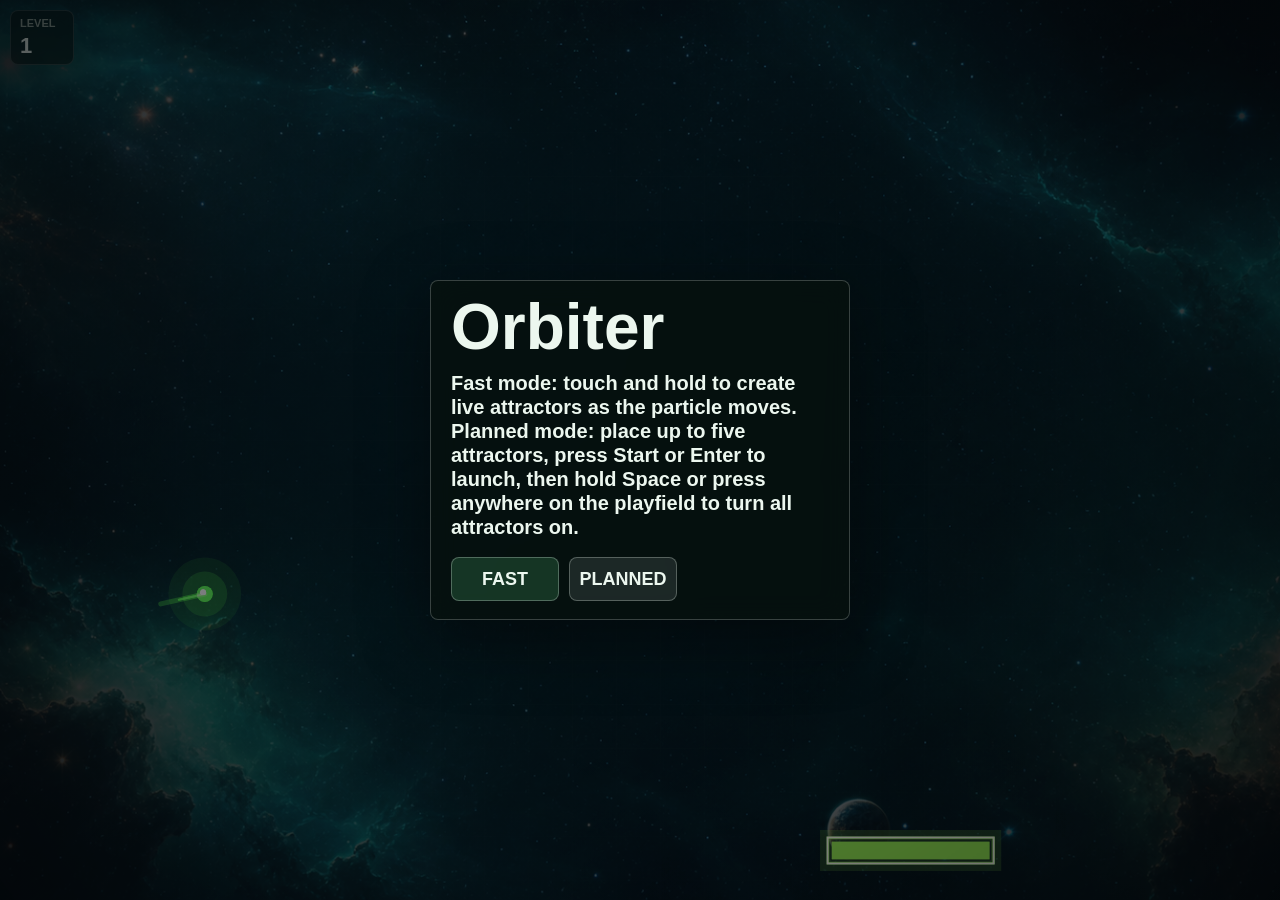
==== index.html @ 3c3079b3 "Use playfield hold for planned attraction" ====
<!doctype html>
<html lang="en">
  <head>
    <meta charset="utf-8">
    <meta name="viewport" content="width=device-width, initial-scale=1, viewport-fit=cover">
    <title>Orbiter</title>
    <link rel="stylesheet" href="styles.css">
  </head>
  <body>
    <main class="shell" aria-label="Orbiter game">
      <canvas id="game" aria-label="Orbiter playfield"></canvas>
      <section class="hud" aria-live="polite">
        <div class="readouts">
          <div>
            <span>Level</span>
            <strong id="level">1</strong>
          </div>
        </div>
      </section>
      <div id="message" class="message" role="status"></div>
      <section id="overlay" class="overlay" aria-live="polite">
        <div class="overlay-panel">
          <h1 id="overlay-title">Orbiter</h1>
          <p id="overlay-copy">Touch and hold to place orbital attractors. Capture the particle, build speed, release it into the matching goal, and avoid borders and solid obstacles.</p>
          <div class="overlay-actions">
            <button id="overlay-action" type="button">Fast</button>
            <button id="overlay-secondary" type="button">Planned</button>
          </div>
        </div>
      </section>
      <div id="planned-controls" class="planned-controls" hidden>
        <button id="launch" type="button">Start</button>
      </div>
    </main>
    <script src="game.js"></script>
  </body>
</html>
---- styles.css ----
:root {
  --ink: #ecf7ef;
  --muted: #93a59a;
  --line: rgba(236, 247, 239, 0.16);
  --panel: rgba(7, 17, 13, 0.62);
  --hot: #ffbf45;
  --danger: #ff4f64;
  --goal: #62e38c;
  --level-bg: url("assets/level-1-bg.png");
}

* {
  box-sizing: border-box;
}

html,
body {
  width: 100%;
  height: 100%;
  margin: 0;
  overflow: hidden;
  background: #07110d;
  color: var(--ink);
  font-family: "Avenir Next Condensed", "DIN Condensed", "Bahnschrift", sans-serif;
}

body {
  touch-action: none;
  user-select: none;
  -webkit-user-select: none;
}

.shell {
  position: fixed;
  inset: 0;
  min-width: 0;
  min-height: 0;
  background:
    linear-gradient(rgba(3, 8, 11, 0.24), rgba(3, 8, 11, 0.44)),
    radial-gradient(circle at center, transparent 0%, rgba(2, 7, 10, 0.18) 58%, rgba(2, 7, 10, 0.68) 100%),
    var(--level-bg) center / cover no-repeat,
    linear-gradient(140deg, #07110d 0%, #0f2119 47%, #10140f 100%);
}

.shell::before {
  content: "";
  position: absolute;
  inset: 0;
  pointer-events: none;
  opacity: 0.1;
  background-image:
    linear-gradient(var(--line) 1px, transparent 1px),
    linear-gradient(90deg, var(--line) 1px, transparent 1px);
  background-size: 44px 44px;
  mask-image: radial-gradient(circle at center, black, transparent 82%);
}

.shell::after {
  content: "";
  position: absolute;
  inset: 0;
  pointer-events: none;
  background:
    radial-gradient(circle at 50% 48%, transparent 0%, transparent 45%, rgba(0, 0, 0, 0.34) 100%),
    linear-gradient(rgba(255, 255, 255, 0.035) 1px, transparent 1px);
  background-size: auto, 100% 3px;
  mix-blend-mode: multiply;
}

#game {
  position: absolute;
  inset: 0;
  width: 100%;
  height: 100%;
  display: block;
  cursor: crosshair;
}

.hud {
  position: absolute;
  top: max(10px, env(safe-area-inset-top));
  left: max(10px, env(safe-area-inset-left));
  pointer-events: none;
}

.readouts {
  display: grid;
  grid-template-columns: minmax(48px, 64px);
}

.readouts div {
  min-height: 50px;
  padding: 7px 9px;
  border: 1px solid var(--line);
  border-radius: 8px;
  background: var(--panel);
  backdrop-filter: blur(14px);
  box-shadow: 0 10px 36px rgba(0, 0, 0, 0.22);
}

.readouts span,
.readouts strong {
  display: block;
  line-height: 1;
  text-align: left;
}

.readouts span {
  color: var(--muted);
  font-size: 11px;
  font-weight: 800;
  text-transform: uppercase;
}

.readouts strong {
  margin-top: 6px;
  color: var(--ink);
  font-size: 22px;
  font-weight: 900;
}

.message {
  position: absolute;
  left: 50%;
  bottom: max(18px, env(safe-area-inset-bottom));
  transform: translateX(-50%);
  min-width: min(280px, calc(100vw - 32px));
  max-width: calc(100vw - 32px);
  padding: 10px 14px;
  border: 1px solid var(--line);
  border-radius: 8px;
  background: rgba(7, 17, 13, 0.7);
  color: var(--ink);
  font-size: 15px;
  font-weight: 800;
  line-height: 1.15;
  text-align: center;
  opacity: 0;
  transition: opacity 180ms ease, transform 180ms ease;
  pointer-events: none;
}

.message.show {
  opacity: 1;
  transform: translateX(-50%) translateY(-4px);
}

.overlay {
  position: absolute;
  inset: 0;
  z-index: 5;
  display: grid;
  place-items: center;
  padding: 22px;
  background: rgba(3, 8, 11, 0.48);
  opacity: 0;
  pointer-events: none;
  transition: opacity 160ms ease;
}

.overlay.show {
  opacity: 1;
  pointer-events: auto;
}

.overlay.loss {
  pointer-events: none;
}

.overlay-panel {
  width: min(420px, 100%);
  padding: 18px 20px;
  border: 1px solid rgba(236, 247, 239, 0.22);
  border-radius: 8px;
  background: rgba(7, 17, 13, 0.72);
  backdrop-filter: blur(14px);
  box-shadow: 0 18px 70px rgba(0, 0, 0, 0.42);
}

.overlay h1 {
  margin: 0;
  font-size: clamp(34px, 9vw, 64px);
  line-height: 0.9;
}

.overlay p {
  margin: 14px 0 0;
  color: var(--ink);
  font-size: clamp(16px, 4vw, 20px);
  font-weight: 800;
  line-height: 1.2;
}

.overlay-actions {
  display: flex;
  flex-wrap: wrap;
  gap: 10px;
  margin-top: 18px;
}

.overlay button,
.planned-controls button {
  margin-top: 18px;
  min-width: 108px;
  min-height: 44px;
  border: 1px solid rgba(236, 247, 239, 0.28);
  border-radius: 8px;
  background: rgba(98, 227, 140, 0.18);
  color: var(--ink);
  font: 900 18px/1 "Avenir Next Condensed", "DIN Condensed", "Bahnschrift", sans-serif;
  text-transform: uppercase;
}

.overlay button {
  margin-top: 0;
}

.overlay button.secondary {
  background: rgba(236, 247, 239, 0.1);
}

.overlay button:active,
.planned-controls button:active {
  transform: translateY(1px);
  background: rgba(98, 227, 140, 0.3);
}

.planned-controls {
  position: absolute;
  right: max(10px, env(safe-area-inset-right));
  bottom: max(10px, env(safe-area-inset-bottom));
  z-index: 4;
  display: flex;
  gap: 8px;
}

.planned-controls[hidden] {
  display: none;
}

.planned-controls button {
  margin-top: 0;
  min-width: 92px;
  background: rgba(7, 17, 13, 0.62);
  backdrop-filter: blur(12px);
}

@media (max-width: 560px) {
  .readouts {
    grid-template-columns: 48px;
  }

  .readouts div {
    min-height: 44px;
    padding: 7px;
  }

  .readouts strong {
    font-size: 20px;
  }

  .overlay-panel {
    padding: 16px;
  }
}
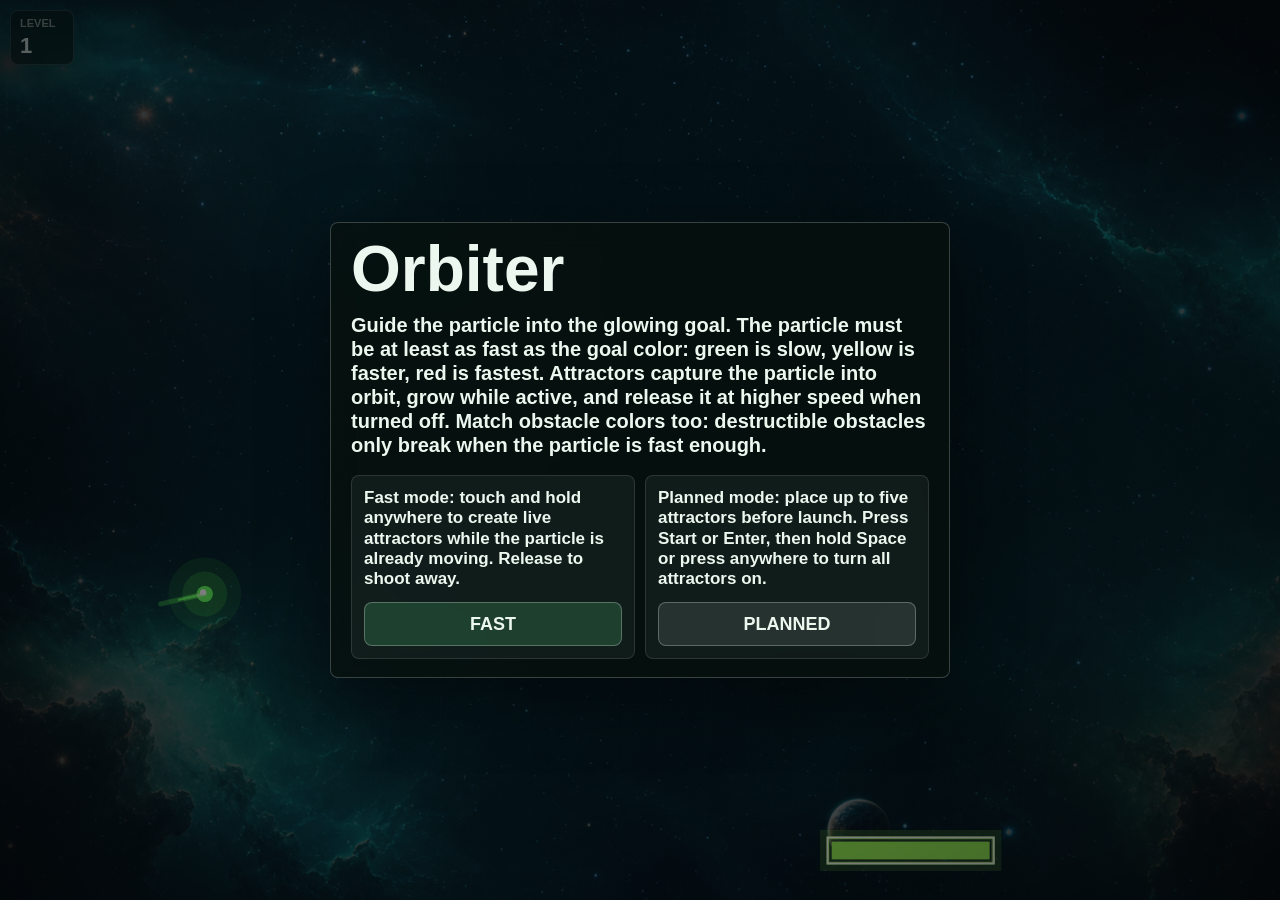
==== commit 392f99eb: "Clarify mode selection screen" ====
--- a/index.html
+++ b/index.html
@@ -23,8 +23,14 @@
           <h1 id="overlay-title">Orbiter</h1>
           <p id="overlay-copy">Touch and hold to place orbital attractors. Capture the particle, build speed, release it into the matching goal, and avoid borders and solid obstacles.</p>
           <div class="overlay-actions">
-            <button id="overlay-action" type="button">Fast</button>
-            <button id="overlay-secondary" type="button">Planned</button>
+            <div class="mode-choice">
+              <p id="overlay-fast-copy"></p>
+              <button id="overlay-action" type="button">Fast</button>
+            </div>
+            <div class="mode-choice">
+              <p id="overlay-planned-copy"></p>
+              <button id="overlay-secondary" type="button">Planned</button>
+            </div>
           </div>
         </div>
       </section>
--- a/styles.css
+++ b/styles.css
@@ -168,7 +168,7 @@
 }
 
 .overlay-panel {
-  width: min(420px, 100%);
+  width: min(620px, 100%);
   padding: 18px 20px;
   border: 1px solid rgba(236, 247, 239, 0.22);
   border-radius: 8px;
@@ -192,10 +192,29 @@
 }
 
 .overlay-actions {
-  display: flex;
-  flex-wrap: wrap;
+  display: grid;
+  grid-template-columns: repeat(2, minmax(0, 1fr));
   gap: 10px;
   margin-top: 18px;
+}
+
+.mode-choice {
+  display: flex;
+  min-height: 148px;
+  flex-direction: column;
+  justify-content: space-between;
+  gap: 12px;
+  padding: 12px;
+  border: 1px solid rgba(236, 247, 239, 0.12);
+  border-radius: 8px;
+  background: rgba(236, 247, 239, 0.05);
+}
+
+.mode-choice p {
+  margin: 0;
+  color: var(--ink);
+  font-size: clamp(14px, 3vw, 17px);
+  line-height: 1.2;
 }
 
 .overlay button,
@@ -262,4 +281,12 @@
   .overlay-panel {
     padding: 16px;
   }
-}
+
+  .overlay-actions {
+    grid-template-columns: 1fr;
+  }
+
+  .mode-choice {
+    min-height: 0;
+  }
+}
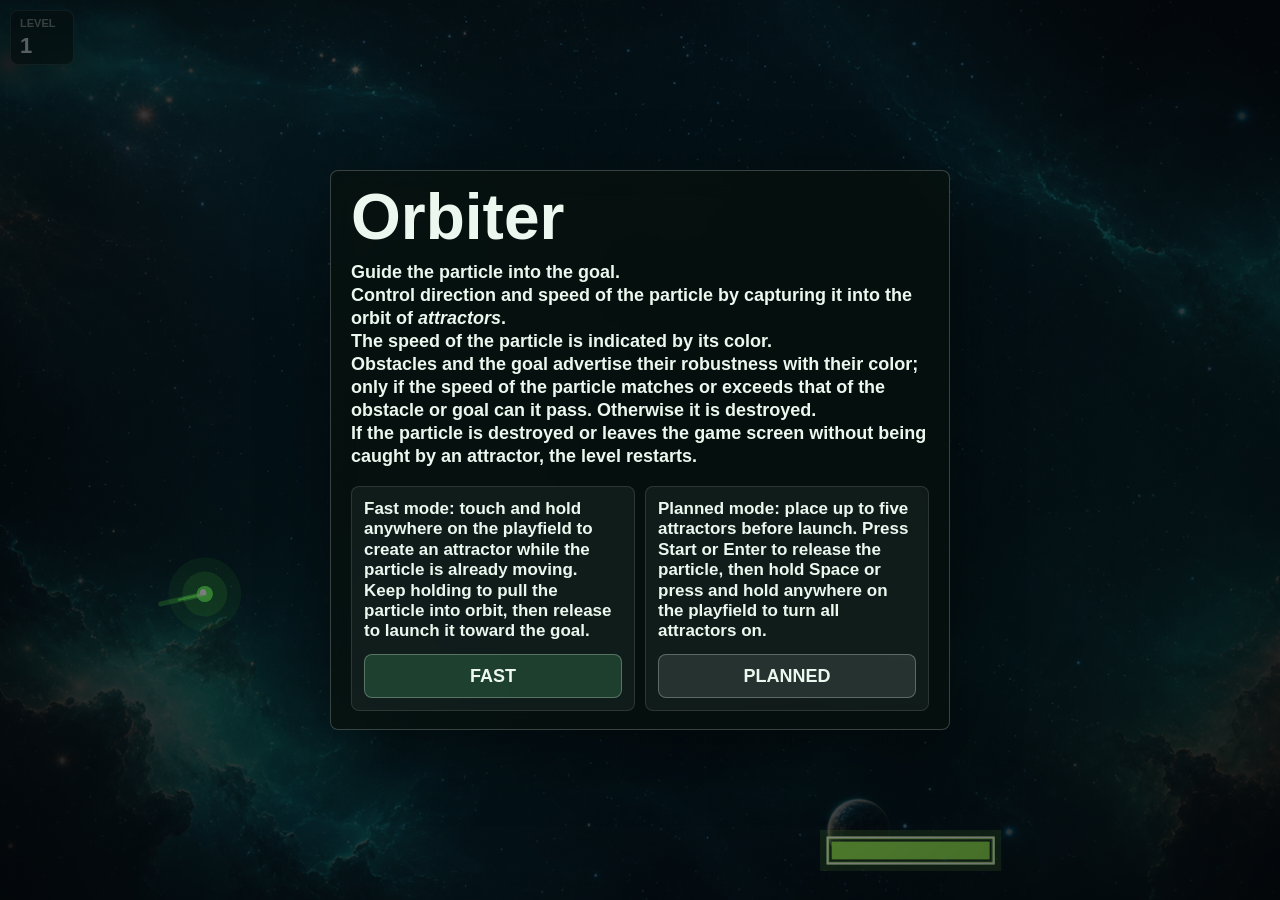
==== commit 3fa4a3c5: "Update intro game explanation" ====
--- a/index.html
+++ b/index.html
@@ -21,7 +21,7 @@
       <section id="overlay" class="overlay" aria-live="polite">
         <div class="overlay-panel">
           <h1 id="overlay-title">Orbiter</h1>
-          <p id="overlay-copy">Touch and hold to place orbital attractors. Capture the particle, build speed, release it into the matching goal, and avoid borders and solid obstacles.</p>
+          <p id="overlay-copy">Guide the particle into the goal.<br>Control direction and speed by capturing it into the orbit of <em>attractors</em>.<br>The speed of the particle is indicated by its color.<br>Obstacles and the goal advertise their robustness with their color; only if the speed of the particle matches or exceeds that of the obstacle or goal can it pass. Otherwise it is destroyed.<br>If the particle is destroyed or leaves the game screen without being caught by an attractor, the level restarts.</p>
           <div class="overlay-actions">
             <div class="mode-choice">
               <p id="overlay-fast-copy"></p>
--- a/styles.css
+++ b/styles.css
@@ -169,6 +169,8 @@
 
 .overlay-panel {
   width: min(620px, 100%);
+  max-height: calc(100dvh - 44px);
+  overflow: auto;
   padding: 18px 20px;
   border: 1px solid rgba(236, 247, 239, 0.22);
   border-radius: 8px;
@@ -189,6 +191,11 @@
   font-size: clamp(16px, 4vw, 20px);
   font-weight: 800;
   line-height: 1.2;
+}
+
+.overlay.start #overlay-copy {
+  font-size: clamp(14px, 2.8vw, 18px);
+  line-height: 1.28;
 }
 
 .overlay-actions {
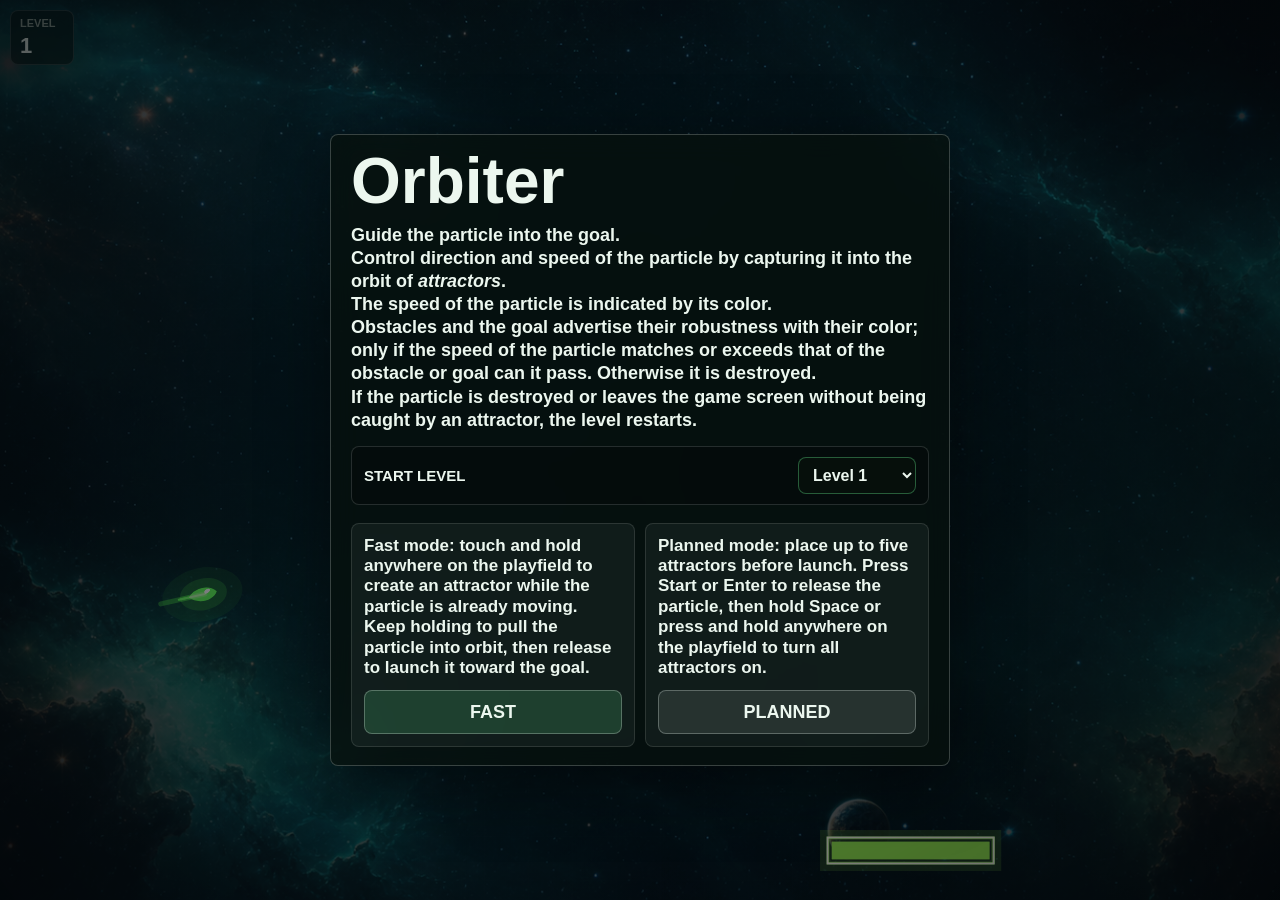
==== commit 938efd83: "Add brutal final levels and replay controls" ====
--- a/index.html
+++ b/index.html
@@ -22,6 +22,10 @@
         <div class="overlay-panel">
           <h1 id="overlay-title">Orbiter</h1>
           <p id="overlay-copy">Guide the particle into the goal.<br>Control direction and speed by capturing it into the orbit of <em>attractors</em>.<br>The speed of the particle is indicated by its color.<br>Obstacles and the goal advertise their robustness with their color; only if the speed of the particle matches or exceeds that of the obstacle or goal can it pass. Otherwise it is destroyed.<br>If the particle is destroyed or leaves the game screen without being caught by an attractor, the level restarts.</p>
+          <label id="level-select-wrap" class="level-select-wrap" hidden>
+            <span>Start level</span>
+            <select id="level-select" aria-label="Start level"></select>
+          </label>
           <div class="overlay-actions">
             <div class="mode-choice">
               <p id="overlay-fast-copy"></p>
--- a/styles.css
+++ b/styles.css
@@ -167,6 +167,28 @@
   pointer-events: none;
 }
 
+.overlay.loss .overlay-panel {
+  width: auto;
+  max-width: min(420px, 100%);
+  border: 0;
+  background: transparent;
+  box-shadow: none;
+  backdrop-filter: none;
+  text-align: center;
+}
+
+.overlay.loss .overlay-actions {
+  display: none;
+}
+
+.overlay.loss h1 {
+  text-shadow: 0 0 18px rgba(236, 247, 239, 0.52);
+}
+
+.overlay.loss p {
+  text-shadow: 0 0 14px rgba(98, 227, 140, 0.46);
+}
+
 .overlay-panel {
   width: min(620px, 100%);
   max-height: calc(100dvh - 44px);
@@ -196,6 +218,36 @@
 .overlay.start #overlay-copy {
   font-size: clamp(14px, 2.8vw, 18px);
   line-height: 1.28;
+}
+
+.level-select-wrap {
+  display: flex;
+  align-items: center;
+  justify-content: space-between;
+  gap: 12px;
+  margin-top: 14px;
+  padding: 10px 12px;
+  border: 1px solid rgba(236, 247, 239, 0.14);
+  border-radius: 8px;
+  background: rgba(3, 8, 11, 0.34);
+  color: var(--ink);
+  font-size: 15px;
+  font-weight: 900;
+  text-transform: uppercase;
+}
+
+.level-select-wrap[hidden] {
+  display: none;
+}
+
+.level-select-wrap select {
+  min-width: 118px;
+  border: 1px solid rgba(98, 227, 140, 0.36);
+  border-radius: 8px;
+  background: rgba(7, 17, 13, 0.9);
+  color: var(--ink);
+  font: 900 16px/1 "Avenir Next Condensed", "DIN Condensed", "Bahnschrift", sans-serif;
+  padding: 8px 10px;
 }
 
 .overlay-actions {
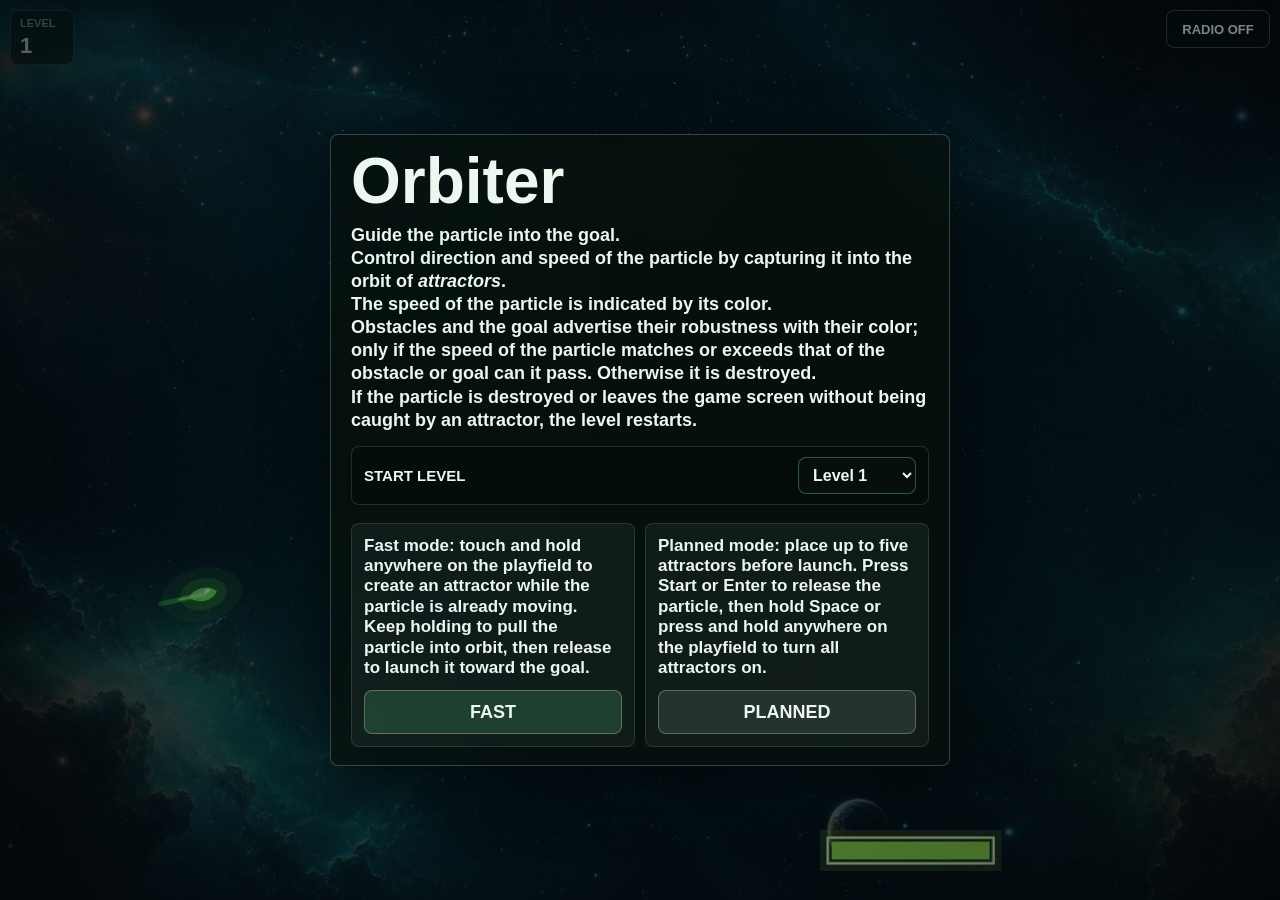
==== commit c0b15e4f: "Add streaming Kessleract radio" ====
--- a/index.html
+++ b/index.html
@@ -41,6 +41,9 @@
       <div id="planned-controls" class="planned-controls" hidden>
         <button id="launch" type="button">Start</button>
       </div>
+      <button id="radio-toggle" class="radio-toggle" type="button" aria-pressed="false">
+        <span>Radio off</span>
+      </button>
     </main>
     <script src="game.js"></script>
   </body>
--- a/styles.css
+++ b/styles.css
@@ -323,6 +323,39 @@
   backdrop-filter: blur(12px);
 }
 
+.radio-toggle {
+  position: absolute;
+  right: max(10px, env(safe-area-inset-right));
+  top: max(10px, env(safe-area-inset-top));
+  z-index: 4;
+  min-width: 104px;
+  min-height: 38px;
+  padding: 8px 11px;
+  border: 1px solid rgba(236, 247, 239, 0.24);
+  border-radius: 8px;
+  background: rgba(7, 17, 13, 0.62);
+  color: var(--ink);
+  font: 900 13px/1 "Avenir Next Condensed", "DIN Condensed", "Bahnschrift", sans-serif;
+  text-transform: uppercase;
+  backdrop-filter: blur(12px);
+}
+
+.radio-toggle[aria-pressed="true"] {
+  border-color: rgba(98, 227, 140, 0.44);
+  background: rgba(98, 227, 140, 0.16);
+}
+
+.radio-toggle:active {
+  transform: translateY(1px);
+}
+
+.radio-toggle span {
+  display: block;
+  overflow: hidden;
+  text-overflow: ellipsis;
+  white-space: nowrap;
+}
+
 @media (max-width: 560px) {
   .readouts {
     grid-template-columns: 48px;
@@ -348,4 +381,12 @@
   .mode-choice {
     min-height: 0;
   }
-}
+
+  .radio-toggle {
+    min-width: 92px;
+    max-width: 42vw;
+    min-height: 34px;
+    padding: 7px 9px;
+    font-size: 12px;
+  }
+}
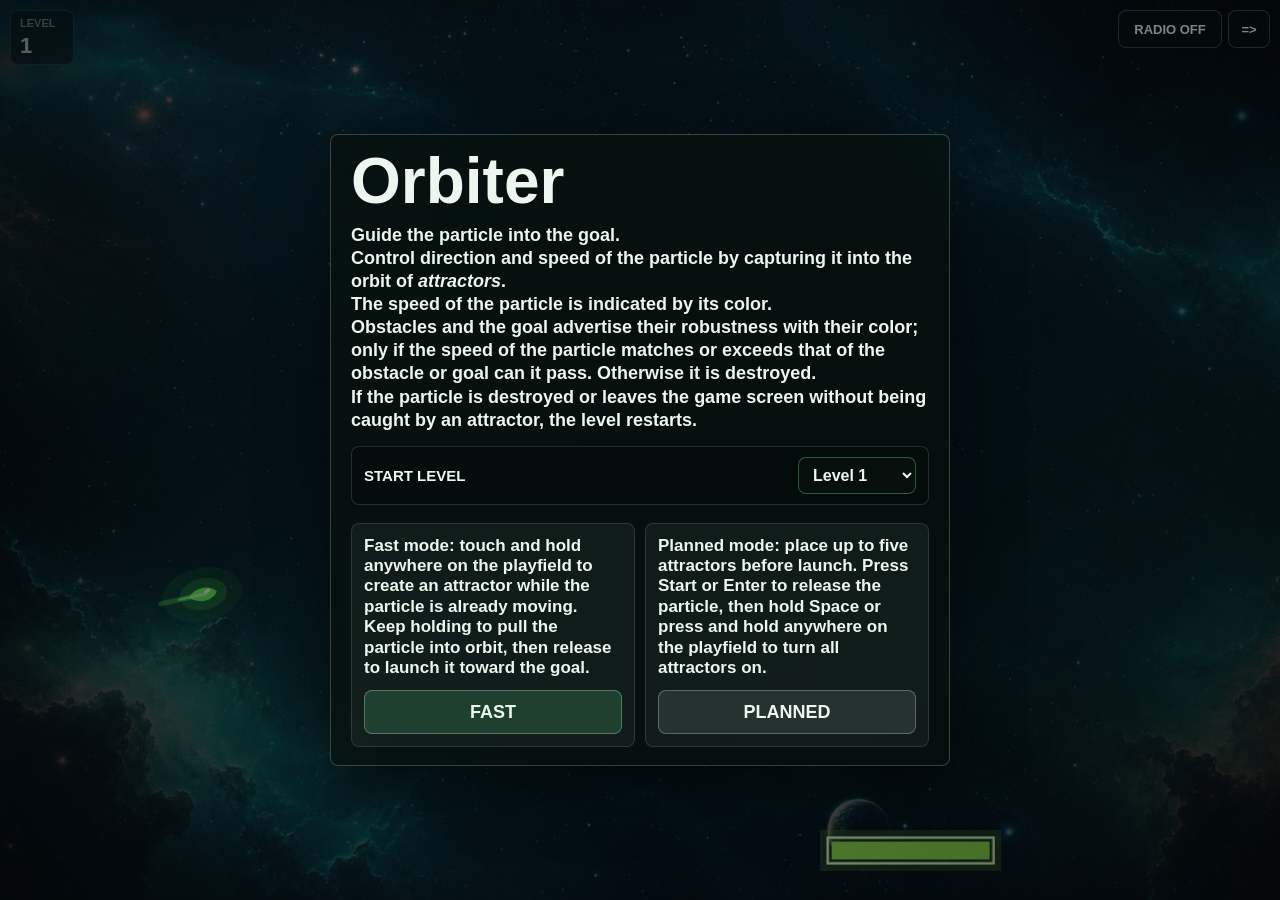
==== commit e138aab1: "Add radio next track button" ====
--- a/index.html
+++ b/index.html
@@ -41,9 +41,12 @@
       <div id="planned-controls" class="planned-controls" hidden>
         <button id="launch" type="button">Start</button>
       </div>
-      <button id="radio-toggle" class="radio-toggle" type="button" aria-pressed="false">
-        <span>Radio off</span>
-      </button>
+      <div class="radio-controls" aria-label="Background radio">
+        <button id="radio-toggle" class="radio-toggle" type="button" aria-pressed="false">
+          <span>Radio off</span>
+        </button>
+        <button id="radio-next" class="radio-next" type="button" aria-label="Next track">=&gt;</button>
+      </div>
     </main>
     <script src="game.js"></script>
   </body>
--- a/styles.css
+++ b/styles.css
@@ -323,11 +323,17 @@
   backdrop-filter: blur(12px);
 }
 
-.radio-toggle {
+.radio-controls {
   position: absolute;
   right: max(10px, env(safe-area-inset-right));
   top: max(10px, env(safe-area-inset-top));
   z-index: 4;
+  display: flex;
+  gap: 6px;
+}
+
+.radio-toggle,
+.radio-next {
   min-width: 104px;
   min-height: 38px;
   padding: 8px 11px;
@@ -340,12 +346,18 @@
   backdrop-filter: blur(12px);
 }
 
+.radio-next {
+  min-width: 42px;
+  padding-inline: 10px;
+}
+
 .radio-toggle[aria-pressed="true"] {
   border-color: rgba(98, 227, 140, 0.44);
   background: rgba(98, 227, 140, 0.16);
 }
 
-.radio-toggle:active {
+.radio-toggle:active,
+.radio-next:active {
   transform: translateY(1px);
 }
 
@@ -389,4 +401,11 @@
     padding: 7px 9px;
     font-size: 12px;
   }
-}
+
+  .radio-next {
+    min-width: 38px;
+    min-height: 34px;
+    padding: 7px 8px;
+    font-size: 12px;
+  }
+}
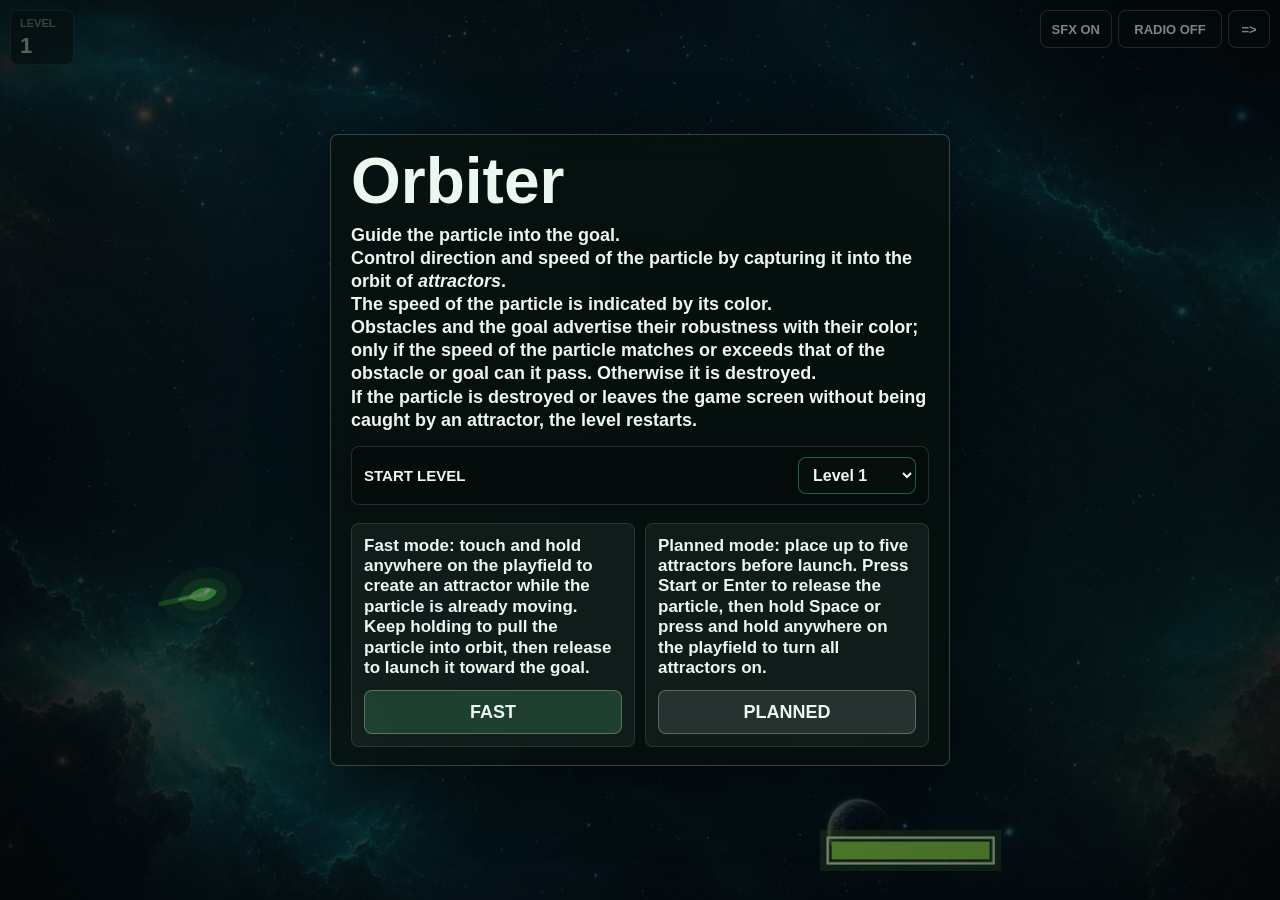
==== commit aa95698e: "Add impact sound effects" ====
--- a/index.html
+++ b/index.html
@@ -42,6 +42,9 @@
         <button id="launch" type="button">Start</button>
       </div>
       <div class="radio-controls" aria-label="Background radio">
+        <button id="sfx-toggle" class="sfx-toggle" type="button" aria-pressed="false">
+          <span>SFX on</span>
+        </button>
         <button id="radio-toggle" class="radio-toggle" type="button" aria-pressed="false">
           <span>Radio off</span>
         </button>
--- a/styles.css
+++ b/styles.css
@@ -329,9 +329,12 @@
   top: max(10px, env(safe-area-inset-top));
   z-index: 4;
   display: flex;
+  max-width: calc(100vw - 20px - env(safe-area-inset-left) - env(safe-area-inset-right));
   gap: 6px;
-}
-
+  justify-content: flex-end;
+}
+
+.sfx-toggle,
 .radio-toggle,
 .radio-next {
   min-width: 104px;
@@ -346,21 +349,32 @@
   backdrop-filter: blur(12px);
 }
 
+.sfx-toggle {
+  min-width: 72px;
+}
+
 .radio-next {
   min-width: 42px;
   padding-inline: 10px;
 }
 
+.sfx-toggle[aria-pressed="true"] {
+  border-color: rgba(255, 79, 100, 0.42);
+  background: rgba(255, 79, 100, 0.14);
+}
+
 .radio-toggle[aria-pressed="true"] {
   border-color: rgba(98, 227, 140, 0.44);
   background: rgba(98, 227, 140, 0.16);
 }
 
+.sfx-toggle:active,
 .radio-toggle:active,
 .radio-next:active {
   transform: translateY(1px);
 }
 
+.sfx-toggle span,
 .radio-toggle span {
   display: block;
   overflow: hidden;
@@ -394,6 +408,7 @@
     min-height: 0;
   }
 
+  .sfx-toggle,
   .radio-toggle {
     min-width: 92px;
     max-width: 42vw;
@@ -402,6 +417,11 @@
     font-size: 12px;
   }
 
+  .sfx-toggle {
+    min-width: 68px;
+    max-width: 24vw;
+  }
+
   .radio-next {
     min-width: 38px;
     min-height: 34px;
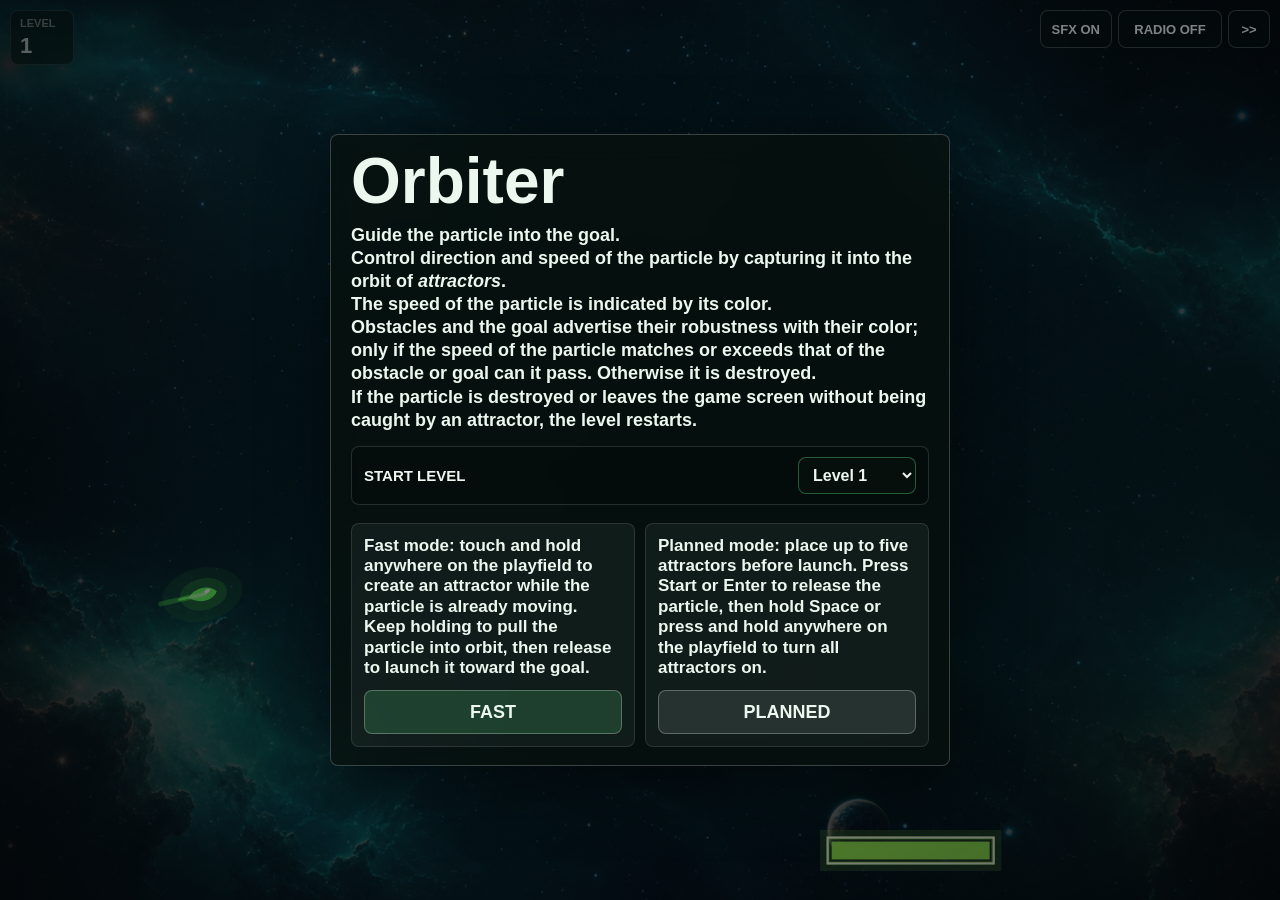
==== commit fd3f1cb0: "Use branch Pages deployment" ====
--- a/index.html
+++ b/index.html
@@ -48,7 +48,7 @@
         <button id="radio-toggle" class="radio-toggle" type="button" aria-pressed="false">
           <span>Radio off</span>
         </button>
-        <button id="radio-next" class="radio-next" type="button" aria-label="Next track">=&gt;</button>
+        <button id="radio-next" class="radio-next" type="button" aria-label="Next track">&gt;&gt;</button>
       </div>
     </main>
     <script src="game.js"></script>
